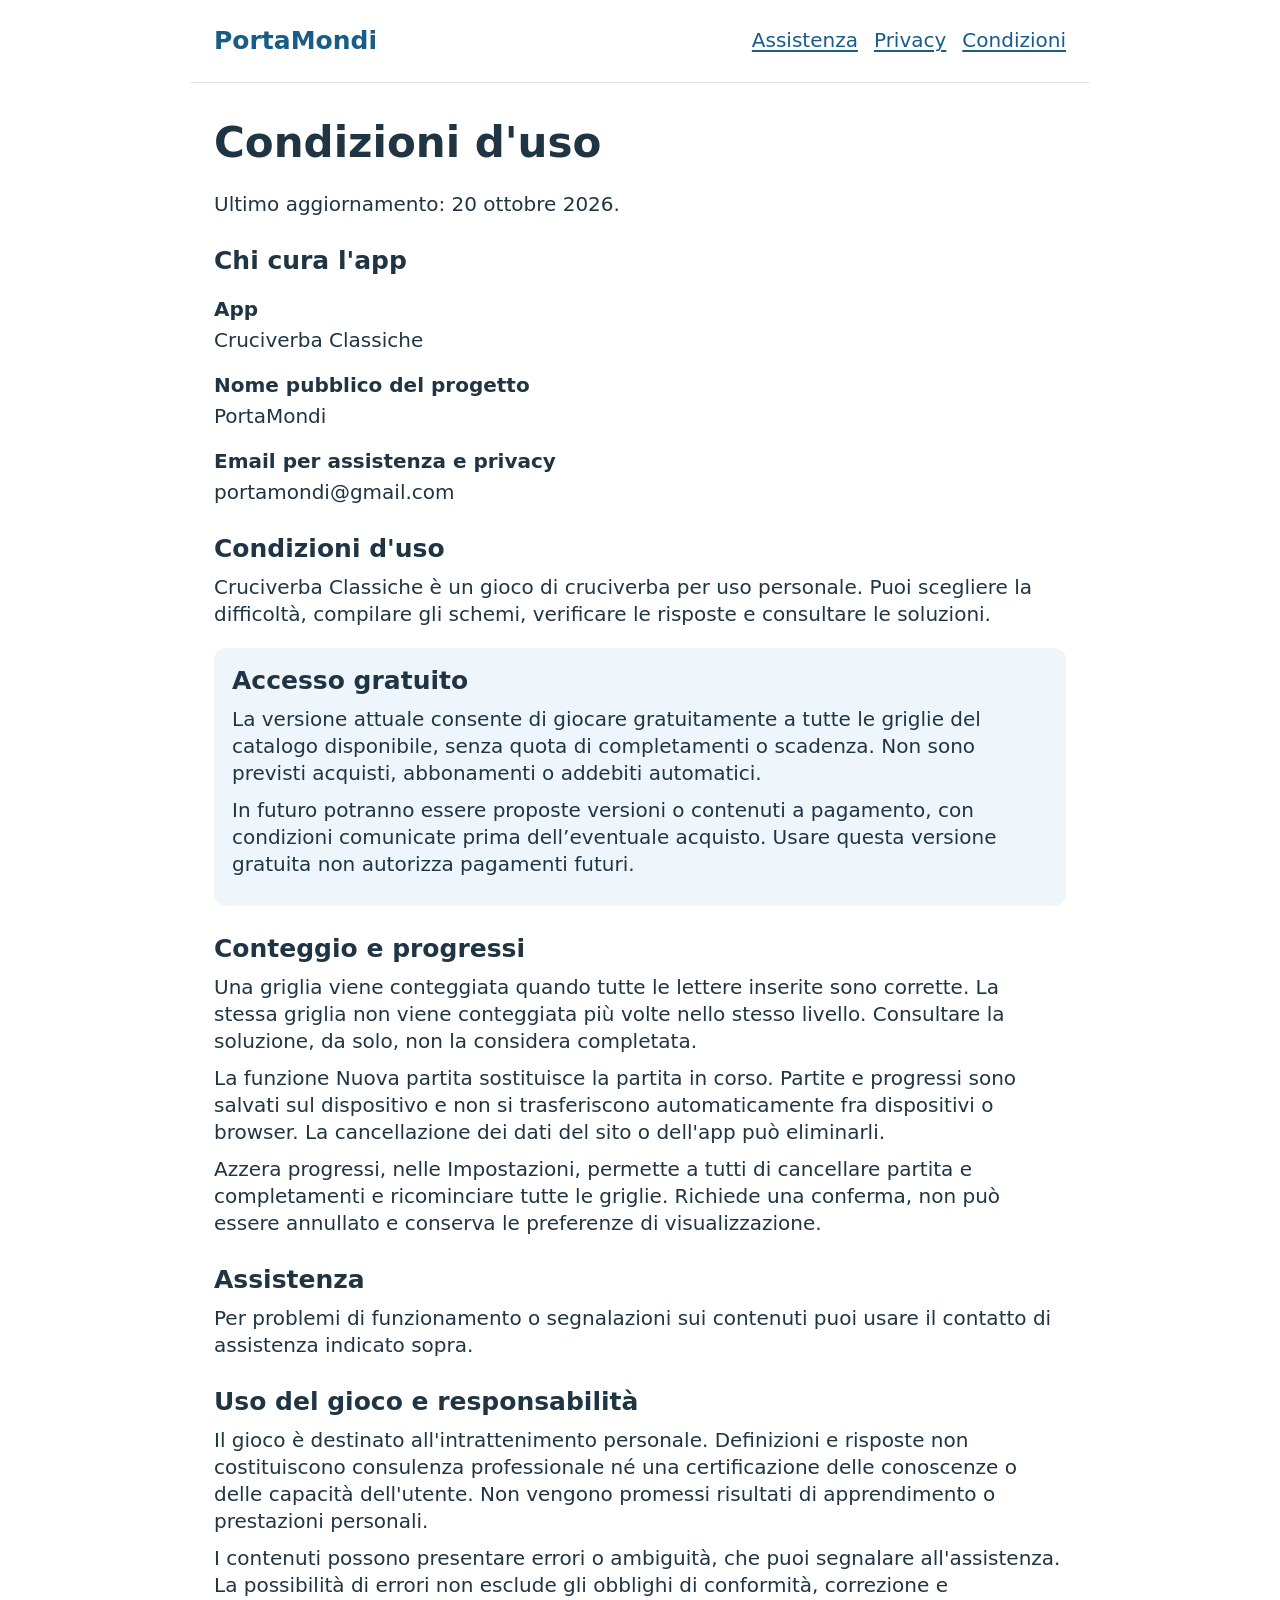
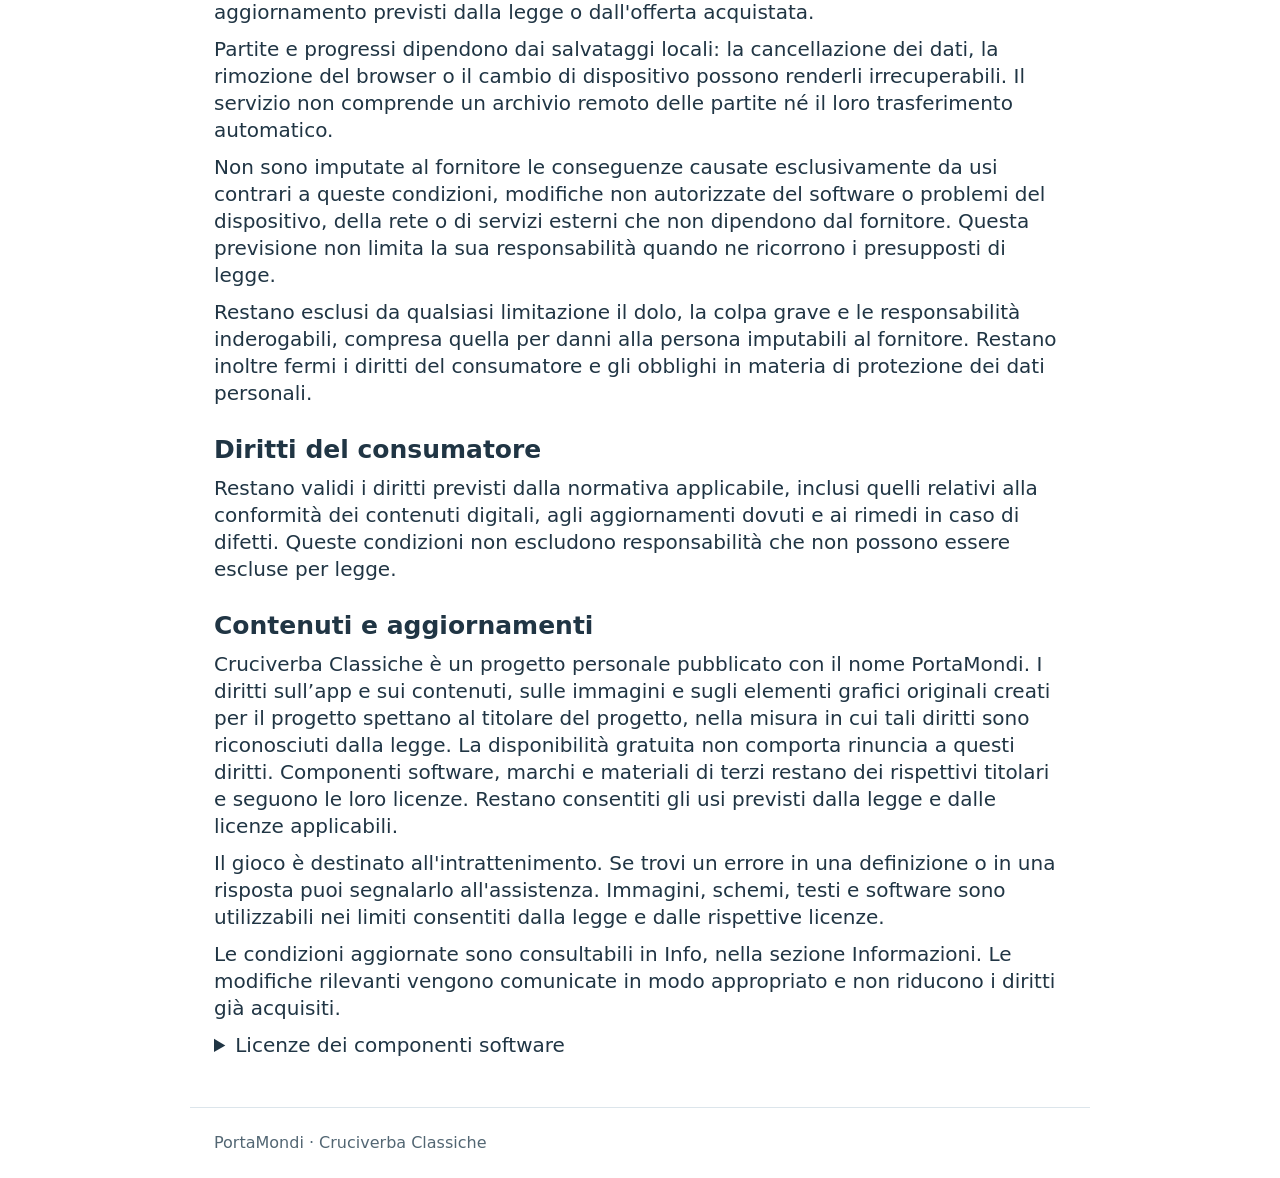
==== condizioni.html @ 4f203c13 "Add files via upload" ====
<!doctype html>
<html lang="it"><head><meta charset="utf-8"><meta name="viewport" content="width=device-width,initial-scale=1">

<title>Condizioni d&#39;uso | PortaMondi</title><link rel="stylesheet" href="style.css"></head>
<body><header><a class="brand" href="index.html">PortaMondi</a><nav aria-label="Navigazione"><a href="assistenza.html">Assistenza</a><a href="privacy.html">Privacy</a><a href="condizioni.html">Condizioni</a></nav></header>
<main><h1>Condizioni d&#39;uso</h1><p class="note">Ultimo aggiornamento: 20 ottobre 2026.</p>
<h3>Chi cura l'app</h3>

<dl class="legal-identification">
<dt>App</dt><dd>Cruciverba Classiche</dd>
<dt>Nome pubblico del progetto</dt><dd>PortaMondi</dd>

<dt>Email per assistenza e privacy</dt><dd>portamondi@gmail.com</dd>






</dl>
<h3>Condizioni d'uso</h3>
<p>Cruciverba Classiche è un gioco di cruciverba per uso personale. Puoi scegliere la difficoltà, compilare gli schemi, verificare le risposte e consultare le soluzioni.</p>
<section class="legal-access-box" aria-label="Accesso gratuito"><h3>Accesso gratuito</h3><p>La versione attuale consente di giocare gratuitamente a tutte le griglie del catalogo disponibile, senza quota di completamenti o scadenza. Non sono previsti acquisti, abbonamenti o addebiti automatici.</p><p>In futuro potranno essere proposte versioni o contenuti a pagamento, con condizioni comunicate prima dell’eventuale acquisto. Usare questa versione gratuita non autorizza pagamenti futuri.</p></section>
<h3>Conteggio e progressi</h3>
<p>Una griglia viene conteggiata quando tutte le lettere inserite sono corrette. La stessa griglia non viene conteggiata più volte nello stesso livello. Consultare la soluzione, da solo, non la considera completata.</p>
<p>La funzione Nuova partita sostituisce la partita in corso. Partite e progressi sono salvati sul dispositivo e non si trasferiscono automaticamente fra dispositivi o browser. La cancellazione dei dati del sito o dell'app può eliminarli.</p>
<p>Azzera progressi, nelle Impostazioni, permette a tutti di cancellare partita e completamenti e ricominciare tutte le griglie. Richiede una conferma, non può essere annullato e conserva le preferenze di visualizzazione.</p>
<h3>Assistenza</h3><p>Per problemi di funzionamento o segnalazioni sui contenuti puoi usare il contatto di assistenza indicato sopra.</p><h3>Uso del gioco e responsabilità</h3>
<p>Il gioco è destinato all'intrattenimento personale. Definizioni e risposte non costituiscono consulenza professionale né una certificazione delle conoscenze o delle capacità dell'utente. Non vengono promessi risultati di apprendimento o prestazioni personali.</p>
<p>I contenuti possono presentare errori o ambiguità, che puoi segnalare all'assistenza. La possibilità di errori non esclude gli obblighi di conformità, correzione e aggiornamento previsti dalla legge o dall'offerta acquistata.</p>
<p>Partite e progressi dipendono dai salvataggi locali: la cancellazione dei dati, la rimozione del browser o il cambio di dispositivo possono renderli irrecuperabili. Il servizio non comprende un archivio remoto delle partite né il loro trasferimento automatico.</p>
<p>Non sono imputate al fornitore le conseguenze causate esclusivamente da usi contrari a queste condizioni, modifiche non autorizzate del software o problemi del dispositivo, della rete o di servizi esterni che non dipendono dal fornitore. Questa previsione non limita la sua responsabilità quando ne ricorrono i presupposti di legge.</p>
<p>Restano esclusi da qualsiasi limitazione il dolo, la colpa grave e le responsabilità inderogabili, compresa quella per danni alla persona imputabili al fornitore. Restano inoltre fermi i diritti del consumatore e gli obblighi in materia di protezione dei dati personali.</p>
<h3>Diritti del consumatore</h3>
<p>Restano validi i diritti previsti dalla normativa applicabile, inclusi quelli relativi alla conformità dei contenuti digitali, agli aggiornamenti dovuti e ai rimedi in caso di difetti. Queste condizioni non escludono responsabilità che non possono essere escluse per legge.</p>

<h3>Contenuti e aggiornamenti</h3>
<p>Cruciverba Classiche è un progetto personale pubblicato con il nome PortaMondi. I diritti sull’app e sui contenuti, sulle immagini e sugli elementi grafici originali creati per il progetto spettano al titolare del progetto, nella misura in cui tali diritti sono riconosciuti dalla legge. La disponibilità gratuita non comporta rinuncia a questi diritti. Componenti software, marchi e materiali di terzi restano dei rispettivi titolari e seguono le loro licenze. Restano consentiti gli usi previsti dalla legge e dalle licenze applicabili.</p>
<p>Il gioco è destinato all'intrattenimento. Se trovi un errore in una definizione o in una risposta puoi segnalarlo all'assistenza. Immagini, schemi, testi e software sono utilizzabili nei limiti consentiti dalla legge e dalle rispettive licenze.</p>
<p>Le condizioni aggiornate sono consultabili in Info, nella sezione Informazioni. Le modifiche rilevanti vengono comunicate in modo appropriato e non riducono i diritti già acquisiti. </p><details class="software-notices"><summary>Licenze dei componenti software</summary><pre style="white-space:pre-wrap;overflow-wrap:anywhere;font-size:14px">Cruciverba Classiche
Licenze e attribuzioni dei componenti JavaScript utilizzati.

@babel/runtime 7.29.10
Licenza: MIT
Fonte: @babel/runtime/LICENSE

MIT License

Copyright (c) 2014-present Sebastian McKenzie and other contributors

Permission is hereby granted, free of charge, to any person obtaining
a copy of this software and associated documentation files (the
&quot;Software&quot;), to deal in the Software without restriction, including
without limitation the rights to use, copy, modify, merge, publish,
distribute, sublicense, and/or sell copies of the Software, and to
permit persons to whom the Software is furnished to do so, subject to
the following conditions:

The above copyright notice and this permission notice shall be
included in all copies or substantial portions of the Software.

THE SOFTWARE IS PROVIDED &quot;AS IS&quot;, WITHOUT WARRANTY OF ANY KIND,
EXPRESS OR IMPLIED, INCLUDING BUT NOT LIMITED TO THE WARRANTIES OF
MERCHANTABILITY, FITNESS FOR A PARTICULAR PURPOSE AND
NONINFRINGEMENT. IN NO EVENT SHALL THE AUTHORS OR COPYRIGHT HOLDERS BE
LIABLE FOR ANY CLAIM, DAMAGES OR OTHER LIABILITY, WHETHER IN AN ACTION
OF CONTRACT, TORT OR OTHERWISE, ARISING FROM, OUT OF OR IN CONNECTION
WITH THE SOFTWARE OR THE USE OR OTHER DEALINGS IN THE SOFTWARE.


@expo/cli 54.0.27
Licenza: MIT
Fonte: expo/expo repository LICENSE

The MIT License (MIT)

Copyright (c) 2015-present 650 Industries, Inc. (aka Expo)

Permission is hereby granted, free of charge, to any person obtaining a copy

of this software and associated documentation files (the &quot;Software&quot;), to deal
in the Software without restriction, including without limitation the rights

to use, copy, modify, merge, publish, distribute, sublicense, and/or sell

copies of the Software, and to permit persons to whom the Software is

furnished to do so, subject to the following conditions:

The above copyright notice and this permission notice shall be included in all

copies or substantial portions of the Software.

THE SOFTWARE IS PROVIDED &quot;AS IS&quot;, WITHOUT WARRANTY OF ANY KIND, EXPRESS OR
IMPLIED, INCLUDING BUT NOT LIMITED TO THE WARRANTIES OF MERCHANTABILITY,

FITNESS FOR A PARTICULAR PURPOSE AND NONINFRINGEMENT. IN NO EVENT SHALL THE

AUTHORS OR COPYRIGHT HOLDERS BE LIABLE FOR ANY CLAIM, DAMAGES OR OTHER

LIABILITY, WHETHER IN AN ACTION OF CONTRACT, TORT OR OTHERWISE, ARISING FROM,

OUT OF OR IN CONNECTION WITH THE SOFTWARE OR THE USE OR OTHER DEALINGS IN THE

SOFTWARE.



@react-native-async-storage/async-storage 2.2.0
Licenza: MIT
Fonte: @react-native-async-storage/async-storage/LICENSE

MIT License

Copyright (c) 2015-present, Facebook, Inc.

Permission is hereby granted, free of charge, to any person obtaining a copy
of this software and associated documentation files (the &quot;Software&quot;), to deal
in the Software without restriction, including without limitation the rights
to use, copy, modify, merge, publish, distribute, sublicense, and/or sell
copies of the Software, and to permit persons to whom the Software is
furnished to do so, subject to the following conditions:

The above copyright notice and this permission notice shall be included in all
copies or substantial portions of the Software.

THE SOFTWARE IS PROVIDED &quot;AS IS&quot;, WITHOUT WARRANTY OF ANY KIND, EXPRESS OR
IMPLIED, INCLUDING BUT NOT LIMITED TO THE WARRANTIES OF MERCHANTABILITY,
FITNESS FOR A PARTICULAR PURPOSE AND NONINFRINGEMENT. IN NO EVENT SHALL THE
AUTHORS OR COPYRIGHT HOLDERS BE LIABLE FOR ANY CLAIM, DAMAGES OR OTHER
LIABILITY, WHETHER IN AN ACTION OF CONTRACT, TORT OR OTHERWISE, ARISING FROM,
OUT OF OR IN CONNECTION WITH THE SOFTWARE OR THE USE OR OTHER DEALINGS IN THE
SOFTWARE.

@react-native/assets-registry 0.81.5
Licenza: MIT
Fonte: react-native/0.81.5/LICENSE

MIT License

Copyright (c) Meta Platforms, Inc. and affiliates.

Permission is hereby granted, free of charge, to any person obtaining a copy
of this software and associated documentation files (the &quot;Software&quot;), to deal
in the Software without restriction, including without limitation the rights
to use, copy, modify, merge, publish, distribute, sublicense, and/or sell
copies of the Software, and to permit persons to whom the Software is
furnished to do so, subject to the following conditions:

The above copyright notice and this permission notice shall be included in all
copies or substantial portions of the Software.

THE SOFTWARE IS PROVIDED &quot;AS IS&quot;, WITHOUT WARRANTY OF ANY KIND, EXPRESS OR
IMPLIED, INCLUDING BUT NOT LIMITED TO THE WARRANTIES OF MERCHANTABILITY,
FITNESS FOR A PARTICULAR PURPOSE AND NONINFRINGEMENT. IN NO EVENT SHALL THE
AUTHORS OR COPYRIGHT HOLDERS BE LIABLE FOR ANY CLAIM, DAMAGES OR OTHER
LIABILITY, WHETHER IN AN ACTION OF CONTRACT, TORT OR OTHERWISE, ARISING FROM,
OUT OF OR IN CONNECTION WITH THE SOFTWARE OR THE USE OR OTHER DEALINGS IN THE
SOFTWARE.


@react-native/js-polyfills 0.81.5
Licenza: MIT
Fonte: react-native/0.81.5/LICENSE

MIT License

Copyright (c) Meta Platforms, Inc. and affiliates.

Permission is hereby granted, free of charge, to any person obtaining a copy
of this software and associated documentation files (the &quot;Software&quot;), to deal
in the Software without restriction, including without limitation the rights
to use, copy, modify, merge, publish, distribute, sublicense, and/or sell
copies of the Software, and to permit persons to whom the Software is
furnished to do so, subject to the following conditions:

The above copyright notice and this permission notice shall be included in all
copies or substantial portions of the Software.

THE SOFTWARE IS PROVIDED &quot;AS IS&quot;, WITHOUT WARRANTY OF ANY KIND, EXPRESS OR
IMPLIED, INCLUDING BUT NOT LIMITED TO THE WARRANTIES OF MERCHANTABILITY,
FITNESS FOR A PARTICULAR PURPOSE AND NONINFRINGEMENT. IN NO EVENT SHALL THE
AUTHORS OR COPYRIGHT HOLDERS BE LIABLE FOR ANY CLAIM, DAMAGES OR OTHER
LIABILITY, WHETHER IN AN ACTION OF CONTRACT, TORT OR OTHERWISE, ARISING FROM,
OUT OF OR IN CONNECTION WITH THE SOFTWARE OR THE USE OR OTHER DEALINGS IN THE
SOFTWARE.


@react-native/normalize-colors 0.81.5
Licenza: MIT
Fonte: react-native/0.81.5/LICENSE

MIT License

Copyright (c) Meta Platforms, Inc. and affiliates.

Permission is hereby granted, free of charge, to any person obtaining a copy
of this software and associated documentation files (the &quot;Software&quot;), to deal
in the Software without restriction, including without limitation the rights
to use, copy, modify, merge, publish, distribute, sublicense, and/or sell
copies of the Software, and to permit persons to whom the Software is
furnished to do so, subject to the following conditions:

The above copyright notice and this permission notice shall be included in all
copies or substantial portions of the Software.

THE SOFTWARE IS PROVIDED &quot;AS IS&quot;, WITHOUT WARRANTY OF ANY KIND, EXPRESS OR
IMPLIED, INCLUDING BUT NOT LIMITED TO THE WARRANTIES OF MERCHANTABILITY,
FITNESS FOR A PARTICULAR PURPOSE AND NONINFRINGEMENT. IN NO EVENT SHALL THE
AUTHORS OR COPYRIGHT HOLDERS BE LIABLE FOR ANY CLAIM, DAMAGES OR OTHER
LIABILITY, WHETHER IN AN ACTION OF CONTRACT, TORT OR OTHERWISE, ARISING FROM,
OUT OF OR IN CONNECTION WITH THE SOFTWARE OR THE USE OR OTHER DEALINGS IN THE
SOFTWARE.


@react-native/virtualized-lists 0.81.5
Licenza: MIT
Fonte: react-native/0.81.5/LICENSE

MIT License

Copyright (c) Meta Platforms, Inc. and affiliates.

Permission is hereby granted, free of charge, to any person obtaining a copy
of this software and associated documentation files (the &quot;Software&quot;), to deal
in the Software without restriction, including without limitation the rights
to use, copy, modify, merge, publish, distribute, sublicense, and/or sell
copies of the Software, and to permit persons to whom the Software is
furnished to do so, subject to the following conditions:

The above copyright notice and this permission notice shall be included in all
copies or substantial portions of the Software.

THE SOFTWARE IS PROVIDED &quot;AS IS&quot;, WITHOUT WARRANTY OF ANY KIND, EXPRESS OR
IMPLIED, INCLUDING BUT NOT LIMITED TO THE WARRANTIES OF MERCHANTABILITY,
FITNESS FOR A PARTICULAR PURPOSE AND NONINFRINGEMENT. IN NO EVENT SHALL THE
AUTHORS OR COPYRIGHT HOLDERS BE LIABLE FOR ANY CLAIM, DAMAGES OR OTHER
LIABILITY, WHETHER IN AN ACTION OF CONTRACT, TORT OR OTHERWISE, ARISING FROM,
OUT OF OR IN CONNECTION WITH THE SOFTWARE OR THE USE OR OTHER DEALINGS IN THE
SOFTWARE.


@ungap/structured-clone 1.4.0
Licenza: ISC
Fonte: @ungap/structured-clone/LICENSE

ISC License

Copyright (c) 2021, Andrea Giammarchi, @WebReflection

Permission to use, copy, modify, and/or distribute this software for any
purpose with or without fee is hereby granted, provided that the above
copyright notice and this permission notice appear in all copies.

THE SOFTWARE IS PROVIDED &quot;AS IS&quot; AND THE AUTHOR DISCLAIMS ALL WARRANTIES WITH
REGARD TO THIS SOFTWARE INCLUDING ALL IMPLIED WARRANTIES OF MERCHANTABILITY
AND FITNESS. IN NO EVENT SHALL THE AUTHOR BE LIABLE FOR ANY SPECIAL, DIRECT,
INDIRECT, OR CONSEQUENTIAL DAMAGES OR ANY DAMAGES WHATSOEVER RESULTING FROM
LOSS OF USE, DATA OR PROFITS, WHETHER IN AN ACTION OF CONTRACT, NEGLIGENCE
OR OTHER TORTIOUS ACTION, ARISING OUT OF OR IN CONNECTION WITH THE USE OR
PERFORMANCE OF THIS SOFTWARE.


abort-controller 3.0.0
Licenza: MIT
Fonte: abort-controller/LICENSE

MIT License

Copyright (c) 2017 Toru Nagashima

Permission is hereby granted, free of charge, to any person obtaining a copy
of this software and associated documentation files (the &quot;Software&quot;), to deal
in the Software without restriction, including without limitation the rights
to use, copy, modify, merge, publish, distribute, sublicense, and/or sell
copies of the Software, and to permit persons to whom the Software is
furnished to do so, subject to the following conditions:

The above copyright notice and this permission notice shall be included in all
copies or substantial portions of the Software.

THE SOFTWARE IS PROVIDED &quot;AS IS&quot;, WITHOUT WARRANTY OF ANY KIND, EXPRESS OR
IMPLIED, INCLUDING BUT NOT LIMITED TO THE WARRANTIES OF MERCHANTABILITY,
FITNESS FOR A PARTICULAR PURPOSE AND NONINFRINGEMENT. IN NO EVENT SHALL THE
AUTHORS OR COPYRIGHT HOLDERS BE LIABLE FOR ANY CLAIM, DAMAGES OR OTHER
LIABILITY, WHETHER IN AN ACTION OF CONTRACT, TORT OR OTHERWISE, ARISING FROM,
OUT OF OR IN CONNECTION WITH THE SOFTWARE OR THE USE OR OTHER DEALINGS IN THE
SOFTWARE.


base64-js 1.5.1
Licenza: MIT
Fonte: base64-js/LICENSE

The MIT License (MIT)

Copyright (c) 2014 Jameson Little

Permission is hereby granted, free of charge, to any person obtaining a copy
of this software and associated documentation files (the &quot;Software&quot;), to deal
in the Software without restriction, including without limitation the rights
to use, copy, modify, merge, publish, distribute, sublicense, and/or sell
copies of the Software, and to permit persons to whom the Software is
furnished to do so, subject to the following conditions:

The above copyright notice and this permission notice shall be included in
all copies or substantial portions of the Software.

THE SOFTWARE IS PROVIDED &quot;AS IS&quot;, WITHOUT WARRANTY OF ANY KIND, EXPRESS OR
IMPLIED, INCLUDING BUT NOT LIMITED TO THE WARRANTIES OF MERCHANTABILITY,
FITNESS FOR A PARTICULAR PURPOSE AND NONINFRINGEMENT. IN NO EVENT SHALL THE
AUTHORS OR COPYRIGHT HOLDERS BE LIABLE FOR ANY CLAIM, DAMAGES OR OTHER
LIABILITY, WHETHER IN AN ACTION OF CONTRACT, TORT OR OTHERWISE, ARISING FROM,
OUT OF OR IN CONNECTION WITH THE SOFTWARE OR THE USE OR OTHER DEALINGS IN
THE SOFTWARE.


buffer 5.7.1
Licenza: MIT
Fonte: buffer/LICENSE

The MIT License (MIT)

Copyright (c) Feross Aboukhadijeh, and other contributors.

Permission is hereby granted, free of charge, to any person obtaining a copy
of this software and associated documentation files (the &quot;Software&quot;), to deal
in the Software without restriction, including without limitation the rights
to use, copy, modify, merge, publish, distribute, sublicense, and/or sell
copies of the Software, and to permit persons to whom the Software is
furnished to do so, subject to the following conditions:

The above copyright notice and this permission notice shall be included in
all copies or substantial portions of the Software.

THE SOFTWARE IS PROVIDED &quot;AS IS&quot;, WITHOUT WARRANTY OF ANY KIND, EXPRESS OR
IMPLIED, INCLUDING BUT NOT LIMITED TO THE WARRANTIES OF MERCHANTABILITY,
FITNESS FOR A PARTICULAR PURPOSE AND NONINFRINGEMENT. IN NO EVENT SHALL THE
AUTHORS OR COPYRIGHT HOLDERS BE LIABLE FOR ANY CLAIM, DAMAGES OR OTHER
LIABILITY, WHETHER IN AN ACTION OF CONTRACT, TORT OR OTHERWISE, ARISING FROM,
OUT OF OR IN CONNECTION WITH THE SOFTWARE OR THE USE OR OTHER DEALINGS IN
THE SOFTWARE.


escape-string-regexp 4.0.0
Licenza: MIT
Fonte: escape-string-regexp/license

MIT License

Copyright (c) Sindre Sorhus &lt;sindresorhus@gmail.com&gt; (https://sindresorhus.com)

Permission is hereby granted, free of charge, to any person obtaining a copy of this software and associated documentation files (the &quot;Software&quot;), to deal in the Software without restriction, including without limitation the rights to use, copy, modify, merge, publish, distribute, sublicense, and/or sell copies of the Software, and to permit persons to whom the Software is furnished to do so, subject to the following conditions:

The above copyright notice and this permission notice shall be included in all copies or substantial portions of the Software.

THE SOFTWARE IS PROVIDED &quot;AS IS&quot;, WITHOUT WARRANTY OF ANY KIND, EXPRESS OR IMPLIED, INCLUDING BUT NOT LIMITED TO THE WARRANTIES OF MERCHANTABILITY, FITNESS FOR A PARTICULAR PURPOSE AND NONINFRINGEMENT. IN NO EVENT SHALL THE AUTHORS OR COPYRIGHT HOLDERS BE LIABLE FOR ANY CLAIM, DAMAGES OR OTHER LIABILITY, WHETHER IN AN ACTION OF CONTRACT, TORT OR OTHERWISE, ARISING FROM, OUT OF OR IN CONNECTION WITH THE SOFTWARE OR THE USE OR OTHER DEALINGS IN THE SOFTWARE.


event-target-shim 5.0.1
Licenza: MIT
Fonte: event-target-shim/LICENSE

The MIT License (MIT)

Copyright (c) 2015 Toru Nagashima

Permission is hereby granted, free of charge, to any person obtaining a copy
of this software and associated documentation files (the &quot;Software&quot;), to deal
in the Software without restriction, including without limitation the rights
to use, copy, modify, merge, publish, distribute, sublicense, and/or sell
copies of the Software, and to permit persons to whom the Software is
furnished to do so, subject to the following conditions:

The above copyright notice and this permission notice shall be included in all
copies or substantial portions of the Software.

THE SOFTWARE IS PROVIDED &quot;AS IS&quot;, WITHOUT WARRANTY OF ANY KIND, EXPRESS OR
IMPLIED, INCLUDING BUT NOT LIMITED TO THE WARRANTIES OF MERCHANTABILITY,
FITNESS FOR A PARTICULAR PURPOSE AND NONINFRINGEMENT. IN NO EVENT SHALL THE
AUTHORS OR COPYRIGHT HOLDERS BE LIABLE FOR ANY CLAIM, DAMAGES OR OTHER
LIABILITY, WHETHER IN AN ACTION OF CONTRACT, TORT OR OTHERWISE, ARISING FROM,
OUT OF OR IN CONNECTION WITH THE SOFTWARE OR THE USE OR OTHER DEALINGS IN THE
SOFTWARE.



expo 54.0.37
Licenza: MIT
Fonte: expo/expo repository LICENSE

The MIT License (MIT)

Copyright (c) 2015-present 650 Industries, Inc. (aka Expo)

Permission is hereby granted, free of charge, to any person obtaining a copy

of this software and associated documentation files (the &quot;Software&quot;), to deal
in the Software without restriction, including without limitation the rights

to use, copy, modify, merge, publish, distribute, sublicense, and/or sell

copies of the Software, and to permit persons to whom the Software is

furnished to do so, subject to the following conditions:

The above copyright notice and this permission notice shall be included in all

copies or substantial portions of the Software.

THE SOFTWARE IS PROVIDED &quot;AS IS&quot;, WITHOUT WARRANTY OF ANY KIND, EXPRESS OR
IMPLIED, INCLUDING BUT NOT LIMITED TO THE WARRANTIES OF MERCHANTABILITY,

FITNESS FOR A PARTICULAR PURPOSE AND NONINFRINGEMENT. IN NO EVENT SHALL THE

AUTHORS OR COPYRIGHT HOLDERS BE LIABLE FOR ANY CLAIM, DAMAGES OR OTHER

LIABILITY, WHETHER IN AN ACTION OF CONTRACT, TORT OR OTHERWISE, ARISING FROM,

OUT OF OR IN CONNECTION WITH THE SOFTWARE OR THE USE OR OTHER DEALINGS IN THE

SOFTWARE.



expo-asset 12.0.13
Licenza: MIT
Fonte: expo/expo repository LICENSE

The MIT License (MIT)

Copyright (c) 2015-present 650 Industries, Inc. (aka Expo)

Permission is hereby granted, free of charge, to any person obtaining a copy

of this software and associated documentation files (the &quot;Software&quot;), to deal
in the Software without restriction, including without limitation the rights

to use, copy, modify, merge, publish, distribute, sublicense, and/or sell

copies of the Software, and to permit persons to whom the Software is

furnished to do so, subject to the following conditions:

The above copyright notice and this permission notice shall be included in all

copies or substantial portions of the Software.

THE SOFTWARE IS PROVIDED &quot;AS IS&quot;, WITHOUT WARRANTY OF ANY KIND, EXPRESS OR
IMPLIED, INCLUDING BUT NOT LIMITED TO THE WARRANTIES OF MERCHANTABILITY,

FITNESS FOR A PARTICULAR PURPOSE AND NONINFRINGEMENT. IN NO EVENT SHALL THE

AUTHORS OR COPYRIGHT HOLDERS BE LIABLE FOR ANY CLAIM, DAMAGES OR OTHER

LIABILITY, WHETHER IN AN ACTION OF CONTRACT, TORT OR OTHERWISE, ARISING FROM,

OUT OF OR IN CONNECTION WITH THE SOFTWARE OR THE USE OR OTHER DEALINGS IN THE

SOFTWARE.



expo-constants 18.0.14
Licenza: MIT
Fonte: expo/expo repository LICENSE

The MIT License (MIT)

Copyright (c) 2015-present 650 Industries, Inc. (aka Expo)

Permission is hereby granted, free of charge, to any person obtaining a copy

of this software and associated documentation files (the &quot;Software&quot;), to deal
in the Software without restriction, including without limitation the rights

to use, copy, modify, merge, publish, distribute, sublicense, and/or sell

copies of the Software, and to permit persons to whom the Software is

furnished to do so, subject to the following conditions:

The above copyright notice and this permission notice shall be included in all

copies or substantial portions of the Software.

THE SOFTWARE IS PROVIDED &quot;AS IS&quot;, WITHOUT WARRANTY OF ANY KIND, EXPRESS OR
IMPLIED, INCLUDING BUT NOT LIMITED TO THE WARRANTIES OF MERCHANTABILITY,

FITNESS FOR A PARTICULAR PURPOSE AND NONINFRINGEMENT. IN NO EVENT SHALL THE

AUTHORS OR COPYRIGHT HOLDERS BE LIABLE FOR ANY CLAIM, DAMAGES OR OTHER

LIABILITY, WHETHER IN AN ACTION OF CONTRACT, TORT OR OTHERWISE, ARISING FROM,

OUT OF OR IN CONNECTION WITH THE SOFTWARE OR THE USE OR OTHER DEALINGS IN THE

SOFTWARE.



expo-modules-core 3.0.30
Licenza: MIT
Fonte: expo/expo repository LICENSE

The MIT License (MIT)

Copyright (c) 2015-present 650 Industries, Inc. (aka Expo)

Permission is hereby granted, free of charge, to any person obtaining a copy

of this software and associated documentation files (the &quot;Software&quot;), to deal
in the Software without restriction, including without limitation the rights

to use, copy, modify, merge, publish, distribute, sublicense, and/or sell

copies of the Software, and to permit persons to whom the Software is

furnished to do so, subject to the following conditions:

The above copyright notice and this permission notice shall be included in all

copies or substantial portions of the Software.

THE SOFTWARE IS PROVIDED &quot;AS IS&quot;, WITHOUT WARRANTY OF ANY KIND, EXPRESS OR
IMPLIED, INCLUDING BUT NOT LIMITED TO THE WARRANTIES OF MERCHANTABILITY,

FITNESS FOR A PARTICULAR PURPOSE AND NONINFRINGEMENT. IN NO EVENT SHALL THE

AUTHORS OR COPYRIGHT HOLDERS BE LIABLE FOR ANY CLAIM, DAMAGES OR OTHER

LIABILITY, WHETHER IN AN ACTION OF CONTRACT, TORT OR OTHERWISE, ARISING FROM,

OUT OF OR IN CONNECTION WITH THE SOFTWARE OR THE USE OR OTHER DEALINGS IN THE

SOFTWARE.



ieee754 1.2.1
Licenza: BSD-3-Clause
Fonte: ieee754/LICENSE

Copyright 2008 Fair Oaks Labs, Inc.

Redistribution and use in source and binary forms, with or without modification, are permitted provided that the following conditions are met:

1. Redistributions of source code must retain the above copyright notice, this list of conditions and the following disclaimer.

2. Redistributions in binary form must reproduce the above copyright notice, this list of conditions and the following disclaimer in the documentation and/or other materials provided with the distribution.

3. Neither the name of the copyright holder nor the names of its contributors may be used to endorse or promote products derived from this software without specific prior written permission.

THIS SOFTWARE IS PROVIDED BY THE COPYRIGHT HOLDERS AND CONTRIBUTORS &quot;AS IS&quot; AND ANY EXPRESS OR IMPLIED WARRANTIES, INCLUDING, BUT NOT LIMITED TO, THE IMPLIED WARRANTIES OF MERCHANTABILITY AND FITNESS FOR A PARTICULAR PURPOSE ARE DISCLAIMED. IN NO EVENT SHALL THE COPYRIGHT HOLDER OR CONTRIBUTORS BE LIABLE FOR ANY DIRECT, INDIRECT, INCIDENTAL, SPECIAL, EXEMPLARY, OR CONSEQUENTIAL DAMAGES (INCLUDING, BUT NOT LIMITED TO, PROCUREMENT OF SUBSTITUTE GOODS OR SERVICES; LOSS OF USE, DATA, OR PROFITS; OR BUSINESS INTERRUPTION) HOWEVER CAUSED AND ON ANY THEORY OF LIABILITY, WHETHER IN CONTRACT, STRICT LIABILITY, OR TORT (INCLUDING NEGLIGENCE OR OTHERWISE) ARISING IN ANY WAY OUT OF THE USE OF THIS SOFTWARE, EVEN IF ADVISED OF THE POSSIBILITY OF SUCH DAMAGE.


invariant 2.2.4
Licenza: MIT
Fonte: invariant/LICENSE

MIT License

Copyright (c) 2013-present, Facebook, Inc.

Permission is hereby granted, free of charge, to any person obtaining a copy
of this software and associated documentation files (the &quot;Software&quot;), to deal
in the Software without restriction, including without limitation the rights
to use, copy, modify, merge, publish, distribute, sublicense, and/or sell
copies of the Software, and to permit persons to whom the Software is
furnished to do so, subject to the following conditions:

The above copyright notice and this permission notice shall be included in all
copies or substantial portions of the Software.

THE SOFTWARE IS PROVIDED &quot;AS IS&quot;, WITHOUT WARRANTY OF ANY KIND, EXPRESS OR
IMPLIED, INCLUDING BUT NOT LIMITED TO THE WARRANTIES OF MERCHANTABILITY,
FITNESS FOR A PARTICULAR PURPOSE AND NONINFRINGEMENT. IN NO EVENT SHALL THE
AUTHORS OR COPYRIGHT HOLDERS BE LIABLE FOR ANY CLAIM, DAMAGES OR OTHER
LIABILITY, WHETHER IN AN ACTION OF CONTRACT, TORT OR OTHERWISE, ARISING FROM,
OUT OF OR IN CONNECTION WITH THE SOFTWARE OR THE USE OR OTHER DEALINGS IN THE
SOFTWARE.


memoize-one 5.2.1
Licenza: MIT
Fonte: memoize-one/LICENSE

MIT License

Copyright (c) 2019 Alexander Reardon

Permission is hereby granted, free of charge, to any person obtaining a copy
of this software and associated documentation files (the &quot;Software&quot;), to deal
in the Software without restriction, including without limitation the rights
to use, copy, modify, merge, publish, distribute, sublicense, and/or sell
copies of the Software, and to permit persons to whom the Software is
furnished to do so, subject to the following conditions:

The above copyright notice and this permission notice shall be included in all
copies or substantial portions of the Software.

THE SOFTWARE IS PROVIDED &quot;AS IS&quot;, WITHOUT WARRANTY OF ANY KIND, EXPRESS OR
IMPLIED, INCLUDING BUT NOT LIMITED TO THE WARRANTIES OF MERCHANTABILITY,
FITNESS FOR A PARTICULAR PURPOSE AND NONINFRINGEMENT. IN NO EVENT SHALL THE
AUTHORS OR COPYRIGHT HOLDERS BE LIABLE FOR ANY CLAIM, DAMAGES OR OTHER
LIABILITY, WHETHER IN AN ACTION OF CONTRACT, TORT OR OTHERWISE, ARISING FROM,
OUT OF OR IN CONNECTION WITH THE SOFTWARE OR THE USE OR OTHER DEALINGS IN THE
SOFTWARE.

nullthrows 1.1.1
Licenza: MIT
Fonte: nullthrows/LICENSE

The MIT License (MIT)
Copyright (c) 2016 Andres Suarez

Permission is hereby granted, free of charge, to any person obtaining a copy of this software and associated documentation files (the &quot;Software&quot;), to deal in the Software without restriction, including without limitation the rights to use, copy, modify, merge, publish, distribute, sublicense, and/or sell copies of the Software, and to permit persons to whom the Software is furnished to do so, subject to the following conditions:

The above copyright notice and this permission notice shall be included in all copies or substantial portions of the Software.

THE SOFTWARE IS PROVIDED &quot;AS IS&quot;, WITHOUT WARRANTY OF ANY KIND, EXPRESS OR IMPLIED, INCLUDING BUT NOT LIMITED TO THE WARRANTIES OF MERCHANTABILITY, FITNESS FOR A PARTICULAR PURPOSE AND NONINFRINGEMENT. IN NO EVENT SHALL THE AUTHORS OR COPYRIGHT HOLDERS BE LIABLE FOR ANY CLAIM, DAMAGES OR OTHER LIABILITY, WHETHER IN AN ACTION OF CONTRACT, TORT OR OTHERWISE, ARISING FROM, OUT OF OR IN CONNECTION WITH THE SOFTWARE OR THE USE OR OTHER DEALINGS IN THE SOFTWARE.


promise 8.3.0
Licenza: MIT
Fonte: promise/LICENSE

Copyright (c) 2014 Forbes Lindesay

Permission is hereby granted, free of charge, to any person obtaining a copy
of this software and associated documentation files (the &quot;Software&quot;), to deal
in the Software without restriction, including without limitation the rights
to use, copy, modify, merge, publish, distribute, sublicense, and/or sell
copies of the Software, and to permit persons to whom the Software is
furnished to do so, subject to the following conditions:

The above copyright notice and this permission notice shall be included in
all copies or substantial portions of the Software.

THE SOFTWARE IS PROVIDED &quot;AS IS&quot;, WITHOUT WARRANTY OF ANY KIND, EXPRESS OR
IMPLIED, INCLUDING BUT NOT LIMITED TO THE WARRANTIES OF MERCHANTABILITY,
FITNESS FOR A PARTICULAR PURPOSE AND NONINFRINGEMENT. IN NO EVENT SHALL THE
AUTHORS OR COPYRIGHT HOLDERS BE LIABLE FOR ANY CLAIM, DAMAGES OR OTHER
LIABILITY, WHETHER IN AN ACTION OF CONTRACT, TORT OR OTHERWISE, ARISING FROM,
OUT OF OR IN CONNECTION WITH THE SOFTWARE OR THE USE OR OTHER DEALINGS IN
THE SOFTWARE.


punycode 2.3.1
Licenza: MIT
Fonte: punycode/LICENSE-MIT.txt

Copyright Mathias Bynens &lt;https://mathiasbynens.be/&gt;

Permission is hereby granted, free of charge, to any person obtaining
a copy of this software and associated documentation files (the
&quot;Software&quot;), to deal in the Software without restriction, including
without limitation the rights to use, copy, modify, merge, publish,
distribute, sublicense, and/or sell copies of the Software, and to
permit persons to whom the Software is furnished to do so, subject to
the following conditions:

The above copyright notice and this permission notice shall be
included in all copies or substantial portions of the Software.

THE SOFTWARE IS PROVIDED &quot;AS IS&quot;, WITHOUT WARRANTY OF ANY KIND,
EXPRESS OR IMPLIED, INCLUDING BUT NOT LIMITED TO THE WARRANTIES OF
MERCHANTABILITY, FITNESS FOR A PARTICULAR PURPOSE AND
NONINFRINGEMENT. IN NO EVENT SHALL THE AUTHORS OR COPYRIGHT HOLDERS BE
LIABLE FOR ANY CLAIM, DAMAGES OR OTHER LIABILITY, WHETHER IN AN ACTION
OF CONTRACT, TORT OR OTHERWISE, ARISING FROM, OUT OF OR IN CONNECTION
WITH THE SOFTWARE OR THE USE OR OTHER DEALINGS IN THE SOFTWARE.


react 19.1.0
Licenza: MIT
Fonte: react/LICENSE

MIT License

Copyright (c) Meta Platforms, Inc. and affiliates.

Permission is hereby granted, free of charge, to any person obtaining a copy
of this software and associated documentation files (the &quot;Software&quot;), to deal
in the Software without restriction, including without limitation the rights
to use, copy, modify, merge, publish, distribute, sublicense, and/or sell
copies of the Software, and to permit persons to whom the Software is
furnished to do so, subject to the following conditions:

The above copyright notice and this permission notice shall be included in all
copies or substantial portions of the Software.

THE SOFTWARE IS PROVIDED &quot;AS IS&quot;, WITHOUT WARRANTY OF ANY KIND, EXPRESS OR
IMPLIED, INCLUDING BUT NOT LIMITED TO THE WARRANTIES OF MERCHANTABILITY,
FITNESS FOR A PARTICULAR PURPOSE AND NONINFRINGEMENT. IN NO EVENT SHALL THE
AUTHORS OR COPYRIGHT HOLDERS BE LIABLE FOR ANY CLAIM, DAMAGES OR OTHER
LIABILITY, WHETHER IN AN ACTION OF CONTRACT, TORT OR OTHERWISE, ARISING FROM,
OUT OF OR IN CONNECTION WITH THE SOFTWARE OR THE USE OR OTHER DEALINGS IN THE
SOFTWARE.


react-native 0.81.5
Licenza: MIT
Fonte: react-native/LICENSE

MIT License

Copyright (c) Meta Platforms, Inc. and affiliates.

Permission is hereby granted, free of charge, to any person obtaining a copy
of this software and associated documentation files (the &quot;Software&quot;), to deal
in the Software without restriction, including without limitation the rights
to use, copy, modify, merge, publish, distribute, sublicense, and/or sell
copies of the Software, and to permit persons to whom the Software is
furnished to do so, subject to the following conditions:

The above copyright notice and this permission notice shall be included in all
copies or substantial portions of the Software.

THE SOFTWARE IS PROVIDED &quot;AS IS&quot;, WITHOUT WARRANTY OF ANY KIND, EXPRESS OR
IMPLIED, INCLUDING BUT NOT LIMITED TO THE WARRANTIES OF MERCHANTABILITY,
FITNESS FOR A PARTICULAR PURPOSE AND NONINFRINGEMENT. IN NO EVENT SHALL THE
AUTHORS OR COPYRIGHT HOLDERS BE LIABLE FOR ANY CLAIM, DAMAGES OR OTHER
LIABILITY, WHETHER IN AN ACTION OF CONTRACT, TORT OR OTHERWISE, ARISING FROM,
OUT OF OR IN CONNECTION WITH THE SOFTWARE OR THE USE OR OTHER DEALINGS IN THE
SOFTWARE.


react-native-webview 13.15.0
Licenza: MIT
Fonte: react-native-webview/LICENSE

MIT License

Copyright (c) 2015-present, Facebook, Inc.

Permission is hereby granted, free of charge, to any person obtaining a copy
of this software and associated documentation files (the &quot;Software&quot;), to deal
in the Software without restriction, including without limitation the rights
to use, copy, modify, merge, publish, distribute, sublicense, and/or sell
copies of the Software, and to permit persons to whom the Software is
furnished to do so, subject to the following conditions:

The above copyright notice and this permission notice shall be included in all
copies or substantial portions of the Software.

THE SOFTWARE IS PROVIDED &quot;AS IS&quot;, WITHOUT WARRANTY OF ANY KIND, EXPRESS OR
IMPLIED, INCLUDING BUT NOT LIMITED TO THE WARRANTIES OF MERCHANTABILITY,
FITNESS FOR A PARTICULAR PURPOSE AND NONINFRINGEMENT. IN NO EVENT SHALL THE
AUTHORS OR COPYRIGHT HOLDERS BE LIABLE FOR ANY CLAIM, DAMAGES OR OTHER
LIABILITY, WHETHER IN AN ACTION OF CONTRACT, TORT OR OTHERWISE, ARISING FROM,
OUT OF OR IN CONNECTION WITH THE SOFTWARE OR THE USE OR OTHER DEALINGS IN THE
SOFTWARE.


regenerator-runtime 0.13.11
Licenza: MIT
Fonte: regenerator-runtime/LICENSE

MIT License

Copyright (c) 2014-present, Facebook, Inc.

Permission is hereby granted, free of charge, to any person obtaining a copy
of this software and associated documentation files (the &quot;Software&quot;), to deal
in the Software without restriction, including without limitation the rights
to use, copy, modify, merge, publish, distribute, sublicense, and/or sell
copies of the Software, and to permit persons to whom the Software is
furnished to do so, subject to the following conditions:

The above copyright notice and this permission notice shall be included in all
copies or substantial portions of the Software.

THE SOFTWARE IS PROVIDED &quot;AS IS&quot;, WITHOUT WARRANTY OF ANY KIND, EXPRESS OR
IMPLIED, INCLUDING BUT NOT LIMITED TO THE WARRANTIES OF MERCHANTABILITY,
FITNESS FOR A PARTICULAR PURPOSE AND NONINFRINGEMENT. IN NO EVENT SHALL THE
AUTHORS OR COPYRIGHT HOLDERS BE LIABLE FOR ANY CLAIM, DAMAGES OR OTHER
LIABILITY, WHETHER IN AN ACTION OF CONTRACT, TORT OR OTHERWISE, ARISING FROM,
OUT OF OR IN CONNECTION WITH THE SOFTWARE OR THE USE OR OTHER DEALINGS IN THE
SOFTWARE.


scheduler 0.26.0
Licenza: MIT
Fonte: scheduler/LICENSE

MIT License

Copyright (c) Meta Platforms, Inc. and affiliates.

Permission is hereby granted, free of charge, to any person obtaining a copy
of this software and associated documentation files (the &quot;Software&quot;), to deal
in the Software without restriction, including without limitation the rights
to use, copy, modify, merge, publish, distribute, sublicense, and/or sell
copies of the Software, and to permit persons to whom the Software is
furnished to do so, subject to the following conditions:

The above copyright notice and this permission notice shall be included in all
copies or substantial portions of the Software.

THE SOFTWARE IS PROVIDED &quot;AS IS&quot;, WITHOUT WARRANTY OF ANY KIND, EXPRESS OR
IMPLIED, INCLUDING BUT NOT LIMITED TO THE WARRANTIES OF MERCHANTABILITY,
FITNESS FOR A PARTICULAR PURPOSE AND NONINFRINGEMENT. IN NO EVENT SHALL THE
AUTHORS OR COPYRIGHT HOLDERS BE LIABLE FOR ANY CLAIM, DAMAGES OR OTHER
LIABILITY, WHETHER IN AN ACTION OF CONTRACT, TORT OR OTHERWISE, ARISING FROM,
OUT OF OR IN CONNECTION WITH THE SOFTWARE OR THE USE OR OTHER DEALINGS IN THE
SOFTWARE.


stacktrace-parser 0.1.11
Licenza: MIT
Fonte: stacktrace-parser/LICENSE

MIT License

Copyright (c) 2014-2019 Georg Tavonius

Permission is hereby granted, free of charge, to any person obtaining a copy
of this software and associated documentation files (the &quot;Software&quot;), to deal
in the Software without restriction, including without limitation the rights
to use, copy, modify, merge, publish, distribute, sublicense, and/or sell
copies of the Software, and to permit persons to whom the Software is
furnished to do so, subject to the following conditions:

The above copyright notice and this permission notice shall be included in all
copies or substantial portions of the Software.

THE SOFTWARE IS PROVIDED &quot;AS IS&quot;, WITHOUT WARRANTY OF ANY KIND, EXPRESS OR
IMPLIED, INCLUDING BUT NOT LIMITED TO THE WARRANTIES OF MERCHANTABILITY,
FITNESS FOR A PARTICULAR PURPOSE AND NONINFRINGEMENT. IN NO EVENT SHALL THE
AUTHORS OR COPYRIGHT HOLDERS BE LIABLE FOR ANY CLAIM, DAMAGES OR OTHER
LIABILITY, WHETHER IN AN ACTION OF CONTRACT, TORT OR OTHERWISE, ARISING FROM,
OUT OF OR IN CONNECTION WITH THE SOFTWARE OR THE USE OR OTHER DEALINGS IN THE
SOFTWARE.


webidl-conversions 5.0.0
Licenza: BSD-2-Clause
Fonte: webidl-conversions/LICENSE.md

# The BSD 2-Clause License

Copyright (c) 2014, Domenic Denicola
All rights reserved.

Redistribution and use in source and binary forms, with or without modification, are permitted provided that the following conditions are met:

1. Redistributions of source code must retain the above copyright notice, this list of conditions and the following disclaimer.

2. Redistributions in binary form must reproduce the above copyright notice, this list of conditions and the following disclaimer in the documentation and/or other materials provided with the distribution.

THIS SOFTWARE IS PROVIDED BY THE COPYRIGHT HOLDERS AND CONTRIBUTORS &quot;AS IS&quot; AND ANY EXPRESS OR IMPLIED WARRANTIES, INCLUDING, BUT NOT LIMITED TO, THE IMPLIED WARRANTIES OF MERCHANTABILITY AND FITNESS FOR A PARTICULAR PURPOSE ARE DISCLAIMED. IN NO EVENT SHALL THE COPYRIGHT HOLDER OR CONTRIBUTORS BE LIABLE FOR ANY DIRECT, INDIRECT, INCIDENTAL, SPECIAL, EXEMPLARY, OR CONSEQUENTIAL DAMAGES (INCLUDING, BUT NOT LIMITED TO, PROCUREMENT OF SUBSTITUTE GOODS OR SERVICES; LOSS OF USE, DATA, OR PROFITS; OR BUSINESS INTERRUPTION) HOWEVER CAUSED AND ON ANY THEORY OF LIABILITY, WHETHER IN CONTRACT, STRICT LIABILITY, OR TORT (INCLUDING NEGLIGENCE OR OTHERWISE) ARISING IN ANY WAY OUT OF THE USE OF THIS SOFTWARE, EVEN IF ADVISED OF THE POSSIBILITY OF SUCH DAMAGE.


whatwg-fetch 3.6.20
Licenza: MIT
Fonte: whatwg-fetch/LICENSE

Copyright (c) 2014-2023 GitHub, Inc.

Permission is hereby granted, free of charge, to any person obtaining
a copy of this software and associated documentation files (the
&quot;Software&quot;), to deal in the Software without restriction, including
without limitation the rights to use, copy, modify, merge, publish,
distribute, sublicense, and/or sell copies of the Software, and to
permit persons to whom the Software is furnished to do so, subject to
the following conditions:

The above copyright notice and this permission notice shall be
included in all copies or substantial portions of the Software.

THE SOFTWARE IS PROVIDED &quot;AS IS&quot;, WITHOUT WARRANTY OF ANY KIND,
EXPRESS OR IMPLIED, INCLUDING BUT NOT LIMITED TO THE WARRANTIES OF
MERCHANTABILITY, FITNESS FOR A PARTICULAR PURPOSE AND
NONINFRINGEMENT. IN NO EVENT SHALL THE AUTHORS OR COPYRIGHT HOLDERS BE
LIABLE FOR ANY CLAIM, DAMAGES OR OTHER LIABILITY, WHETHER IN AN ACTION
OF CONTRACT, TORT OR OTHERWISE, ARISING FROM, OUT OF OR IN CONNECTION
WITH THE SOFTWARE OR THE USE OR OTHER DEALINGS IN THE SOFTWARE.


whatwg-url-without-unicode 8.0.0-3
Licenza: MIT
Fonte: whatwg-url-without-unicode/LICENSE.txt

The MIT License (MIT)

Copyright (c) 2015–2016 Sebastian Mayr

Permission is hereby granted, free of charge, to any person obtaining a copy
of this software and associated documentation files (the &quot;Software&quot;), to deal
in the Software without restriction, including without limitation the rights
to use, copy, modify, merge, publish, distribute, sublicense, and/or sell
copies of the Software, and to permit persons to whom the Software is
furnished to do so, subject to the following conditions:

The above copyright notice and this permission notice shall be included in
all copies or substantial portions of the Software.

THE SOFTWARE IS PROVIDED &quot;AS IS&quot;, WITHOUT WARRANTY OF ANY KIND, EXPRESS OR
IMPLIED, INCLUDING BUT NOT LIMITED TO THE WARRANTIES OF MERCHANTABILITY,
FITNESS FOR A PARTICULAR PURPOSE AND NONINFRINGEMENT. IN NO EVENT SHALL THE
AUTHORS OR COPYRIGHT HOLDERS BE LIABLE FOR ANY CLAIM, DAMAGES OR OTHER
LIABILITY, WHETHER IN AN ACTION OF CONTRACT, TORT OR OTHERWISE, ARISING FROM,
OUT OF OR IN CONNECTION WITH THE SOFTWARE OR THE USE OR OTHER DEALINGS IN
THE SOFTWARE.


</pre></details></main>
<footer>PortaMondi · Cruciverba Classiche</footer></body></html>
---- style.css ----
*{box-sizing:border-box}body{margin:0;background:#fff;color:#203544;font:20px/1.35 system-ui,sans-serif}header,main,footer{max-width:900px;margin:auto;padding:24px}header{display:flex;gap:20px;align-items:center;justify-content:space-between;border-bottom:1px solid #dce5eb}.brand{font-weight:750;font-size:25px;text-decoration:none}nav{display:flex;flex-wrap:wrap;gap:16px}a{color:#185c87;text-underline-offset:3px}a:focus-visible{outline:3px solid #d39124;outline-offset:5px}h1{font-size:clamp(30px,6vw,42px);line-height:1.15;margin:12px 0 24px}h2,h3{font-size:25px;line-height:1.2;margin:28px 0 10px}p{margin:10px 0}dt{font-weight:650;margin-top:18px}dd{margin:4px 0;overflow-wrap:anywhere}.draft,.legal-pending{background:#fff3cd;border:1px solid #dfc67b;padding:10px 12px;border-radius:8px}.legal-pending{display:inline-block;font-size:.9em}.legal-access-box{padding:18px;background:#eff6fb;border-radius:12px;margin:20px 0}.legal-access-box h3{margin-top:0}.contact{display:inline-block;padding:13px 18px;border-radius:12px;background:#e8f2fa;font-weight:650;overflow-wrap:anywhere}footer{margin-top:24px;border-top:1px solid #dce5eb;font-size:16px;color:#526673}@media(max-width:600px){header{align-items:flex-start;flex-direction:column;gap:12px}header,main,footer{padding:20px}nav{font-size:17px;gap:14px}}
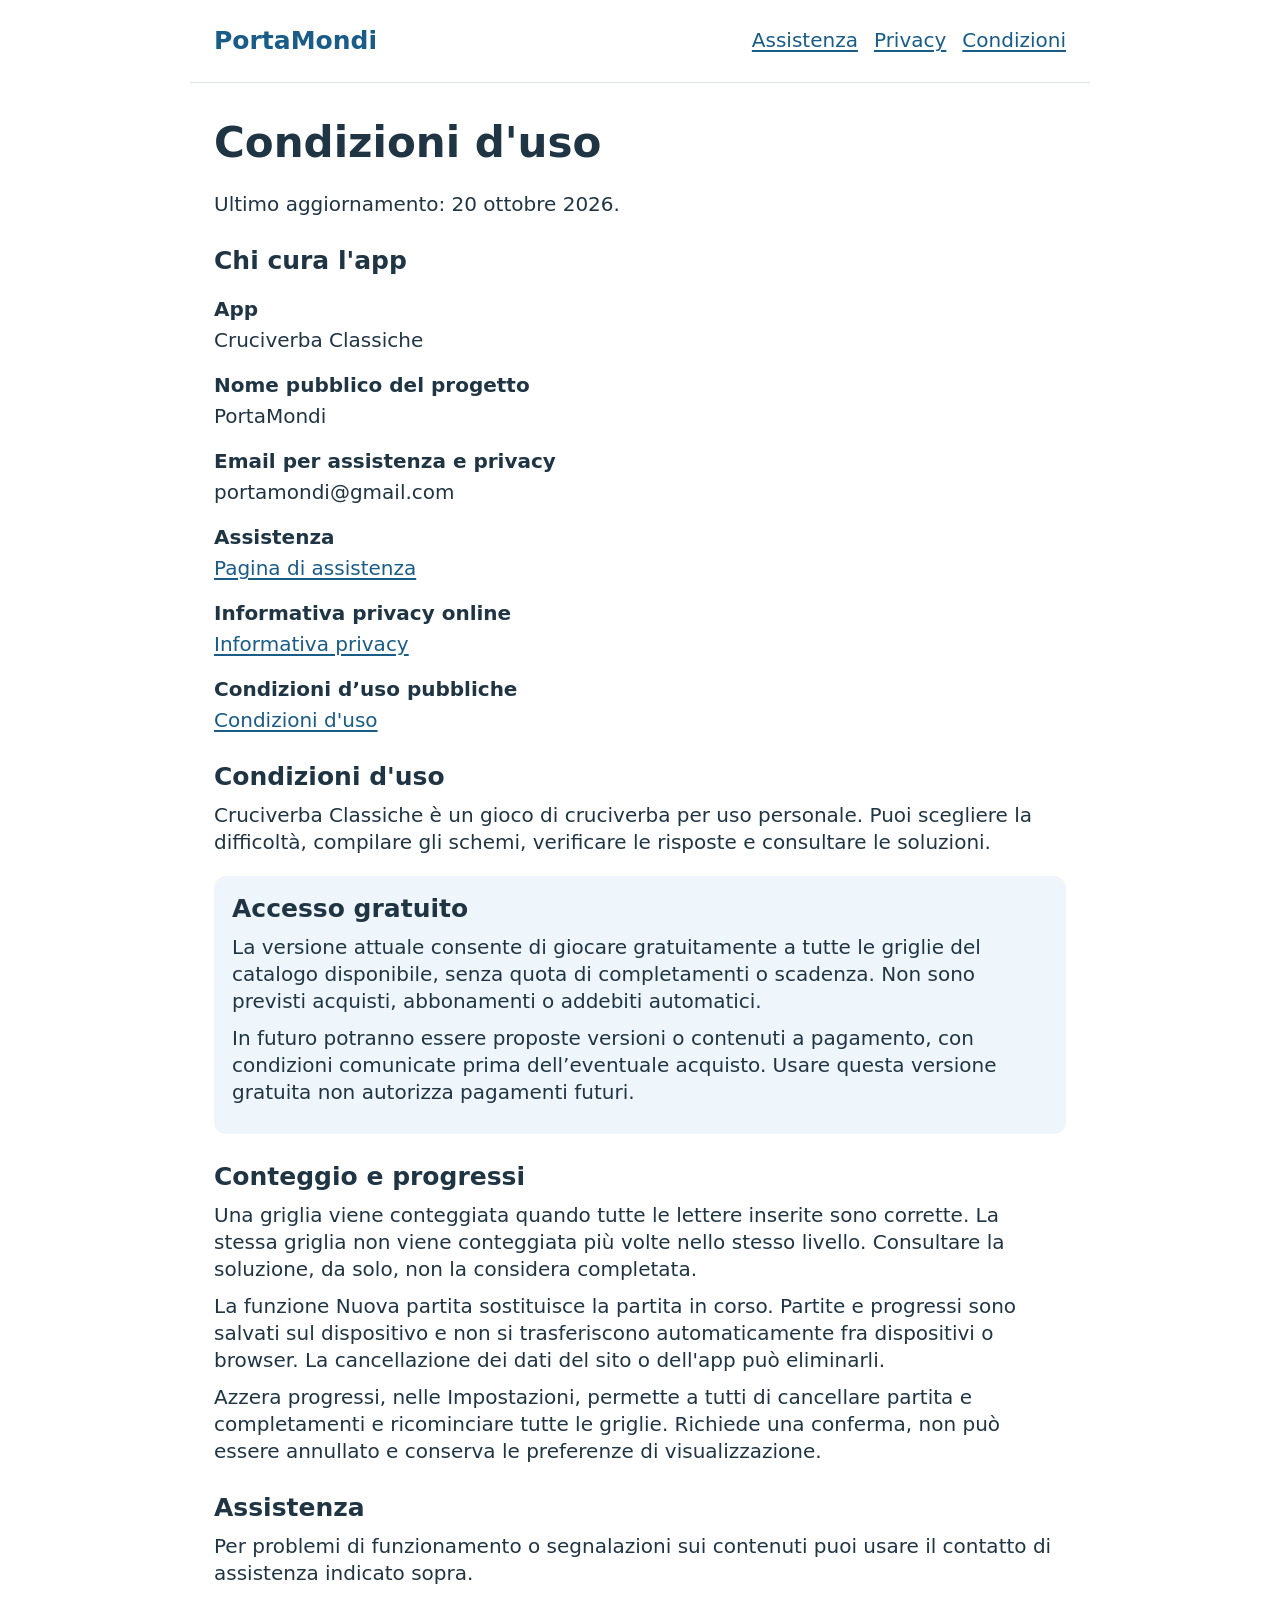
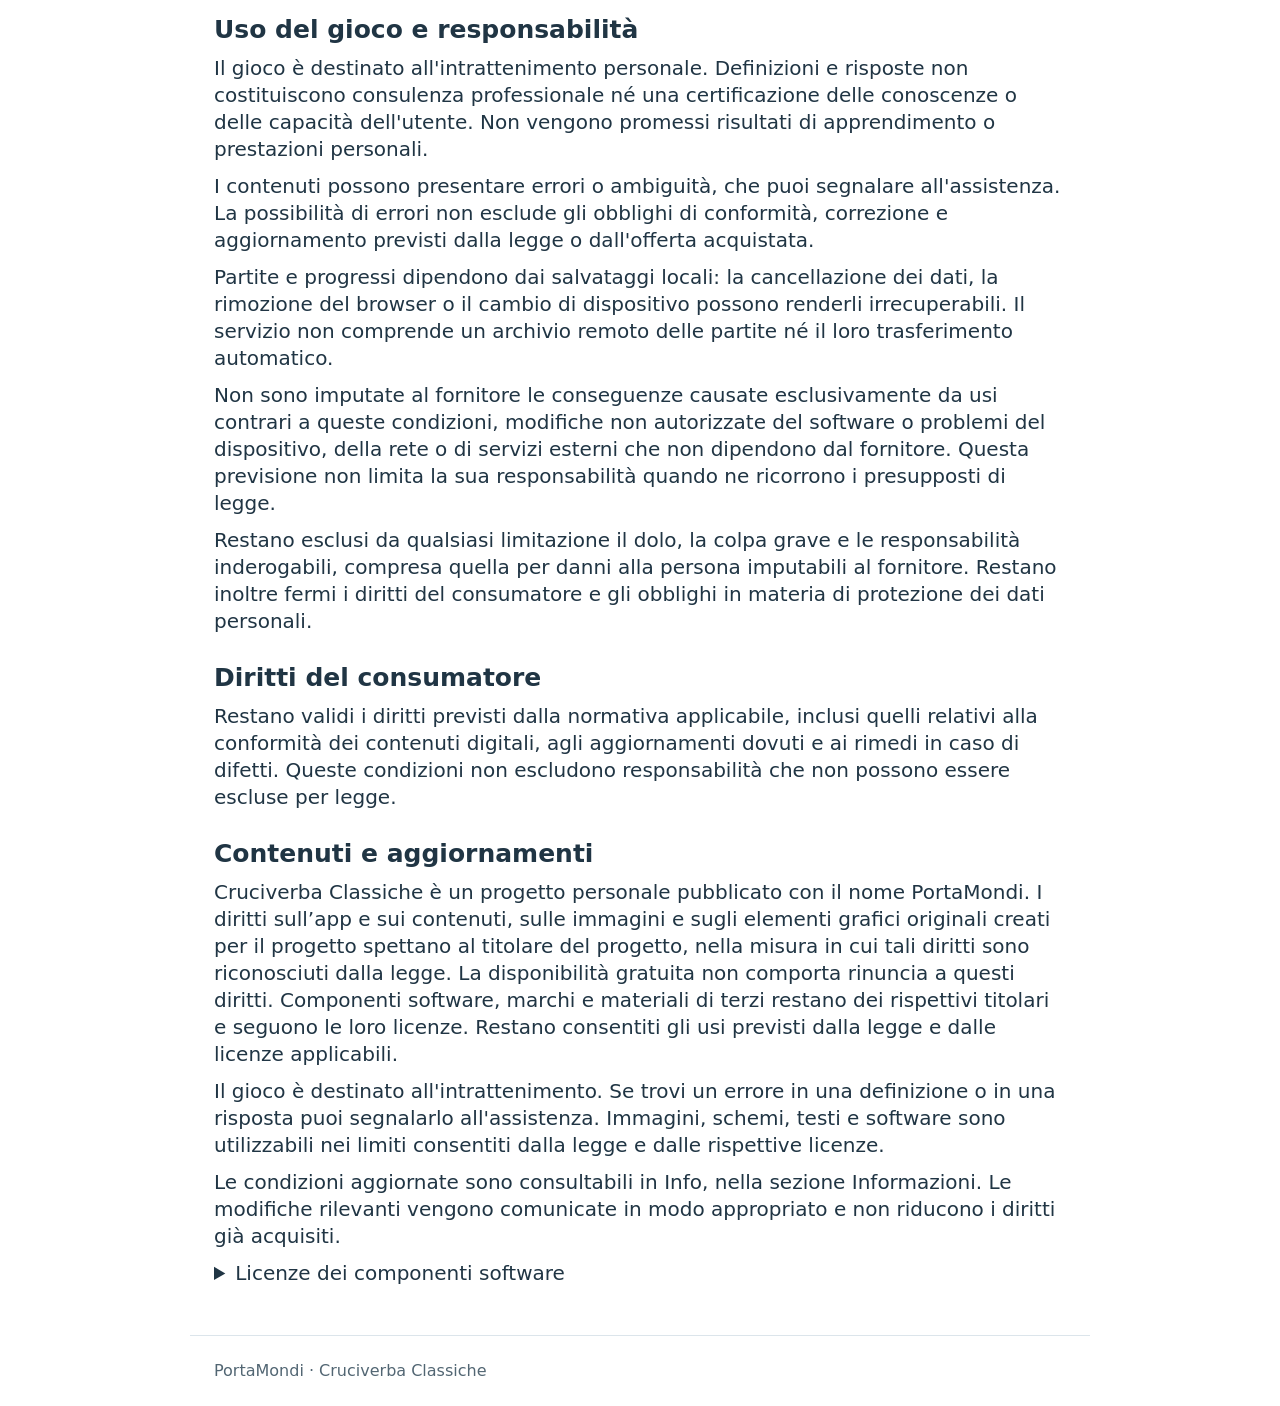
==== commit 8997d879: "Add files via upload" ====
--- a/condizioni.html
+++ b/condizioni.html
@@ -14,9 +14,9 @@
 
 
 
-
-
-
+<dt>Assistenza</dt><dd><a href="https://portamondi.github.io/assistenza.html" target="_blank" rel="noopener noreferrer">Pagina di assistenza</a></dd>
+<dt>Informativa privacy online</dt><dd><a href="https://portamondi.github.io/privacy.html" target="_blank" rel="noopener noreferrer">Informativa privacy</a></dd>
+<dt>Condizioni d’uso pubbliche</dt><dd><a href="https://portamondi.github.io/condizioni.html" target="_blank" rel="noopener noreferrer">Condizioni d&#39;uso</a></dd>
 </dl>
 <h3>Condizioni d'uso</h3>
 <p>Cruciverba Classiche è un gioco di cruciverba per uso personale. Puoi scegliere la difficoltà, compilare gli schemi, verificare le risposte e consultare le soluzioni.</p>
